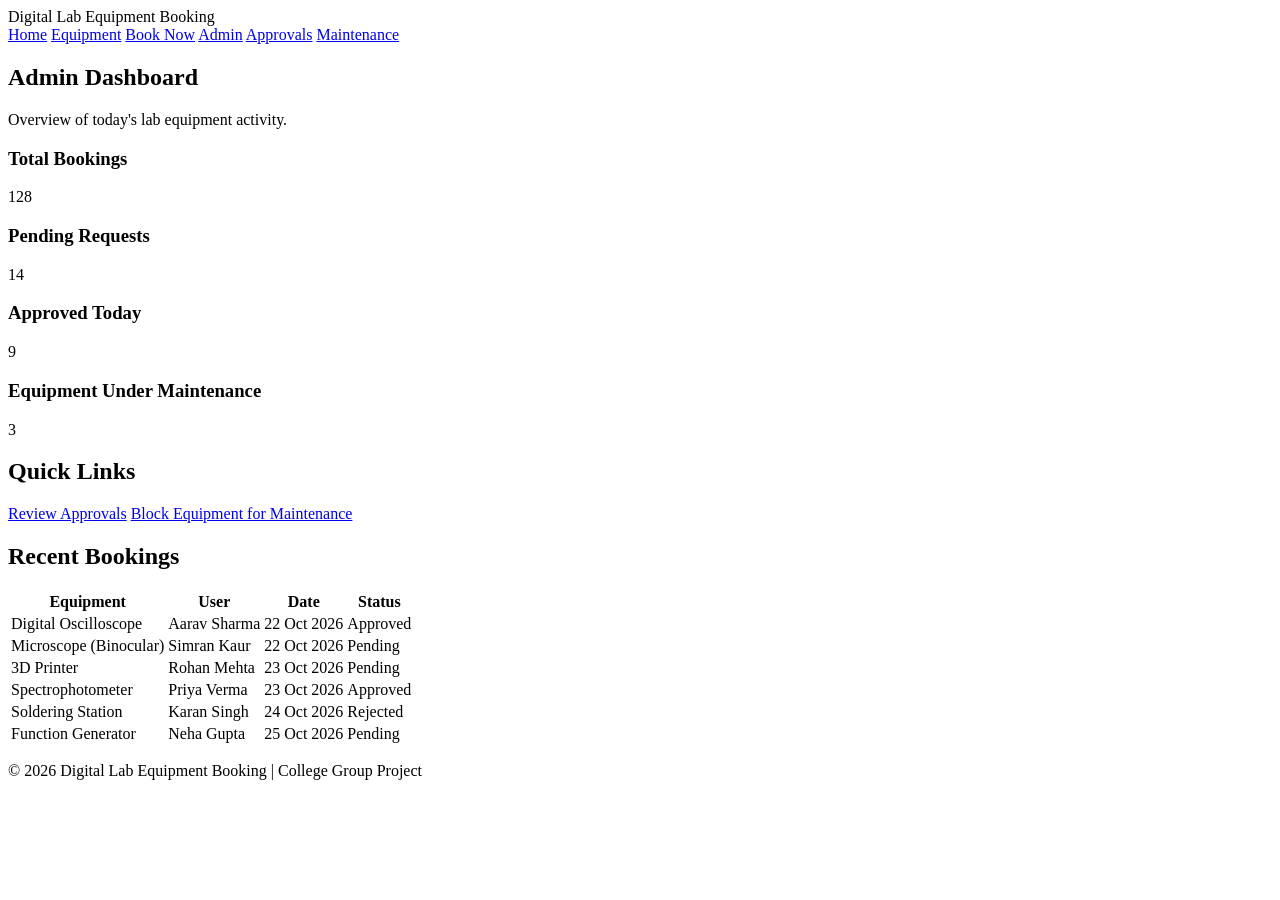
==== admin.html @ 92775dcf "Add project file" ====
<!DOCTYPE html>
<html lang="en">
<head>
  <meta charset="UTF-8">
  <meta name="viewport" content="width=device-width, initial-scale=1.0">
  <title>Admin Dashboard | Digital Lab Equipment Booking</title>
  <link rel="stylesheet" href="css/style.css">
</head>
<body>

  <header>
    <div class="logo">Digital Lab Equipment Booking</div>
    <nav>
      <a href="index.html">Home</a>
      <a href="equipment.html">Equipment</a>
      <a href="booking.html">Book Now</a>
      <a href="admin.html" class="active">Admin</a>
      <a href="approvals.html">Approvals</a>
      <a href="maintenance.html">Maintenance</a>
    </nav>
  </header>

  <main>
    <section>
      <h1>Admin Dashboard</h1>
      <p>Overview of today's lab equipment activity.</p>
    </section>

    <section>
      <div class="card-grid">
        <div class="card stat-card total">
          <h3>Total Bookings</h3>
          <p class="stat-number">128</p>
        </div>
        <div class="card stat-card pending">
          <h3>Pending Requests</h3>
          <p class="stat-number">14</p>
        </div>
        <div class="card stat-card ok">
          <h3>Approved Today</h3>
          <p class="stat-number">9</p>
        </div>
        <div class="card stat-card maint">
          <h3>Equipment Under Maintenance</h3>
          <p class="stat-number">3</p>
        </div>
      </div>
    </section>

    <section>
      <h2>Quick Links</h2>
      <div class="quick-links">
        <a href="approvals.html" class="btn">Review Approvals</a>
        <a href="maintenance.html" class="btn">Block Equipment for Maintenance</a>
      </div>
    </section>

    <section>
      <h2>Recent Bookings</h2>
      <div class="table-wrap">
        <table>
          <thead>
            <tr>
              <th>Equipment</th>
              <th>User</th>
              <th>Date</th>
              <th>Status</th>
            </tr>
          </thead>
          <tbody>
            <tr>
              <td>Digital Oscilloscope</td>
              <td>Aarav Sharma</td>
              <td>22 Oct 2026</td>
              <td><span class="badge badge-approved">Approved</span></td>
            </tr>
            <tr>
              <td>Microscope (Binocular)</td>
              <td>Simran Kaur</td>
              <td>22 Oct 2026</td>
              <td><span class="badge badge-pending">Pending</span></td>
            </tr>
            <tr>
              <td>3D Printer</td>
              <td>Rohan Mehta</td>
              <td>23 Oct 2026</td>
              <td><span class="badge badge-pending">Pending</span></td>
            </tr>
            <tr>
              <td>Spectrophotometer</td>
              <td>Priya Verma</td>
              <td>23 Oct 2026</td>
              <td><span class="badge badge-approved">Approved</span></td>
            </tr>
            <tr>
              <td>Soldering Station</td>
              <td>Karan Singh</td>
              <td>24 Oct 2026</td>
              <td><span class="badge badge-rejected">Rejected</span></td>
            </tr>
            <tr>
              <td>Function Generator</td>
              <td>Neha Gupta</td>
              <td>25 Oct 2026</td>
              <td><span class="badge badge-pending">Pending</span></td>
            </tr>
          </tbody>
        </table>
      </div>
    </section>
  </main>

  <footer>
    <p>&copy; 2026 Digital Lab Equipment Booking | College Group Project</p>
  </footer>

</body>
</html>
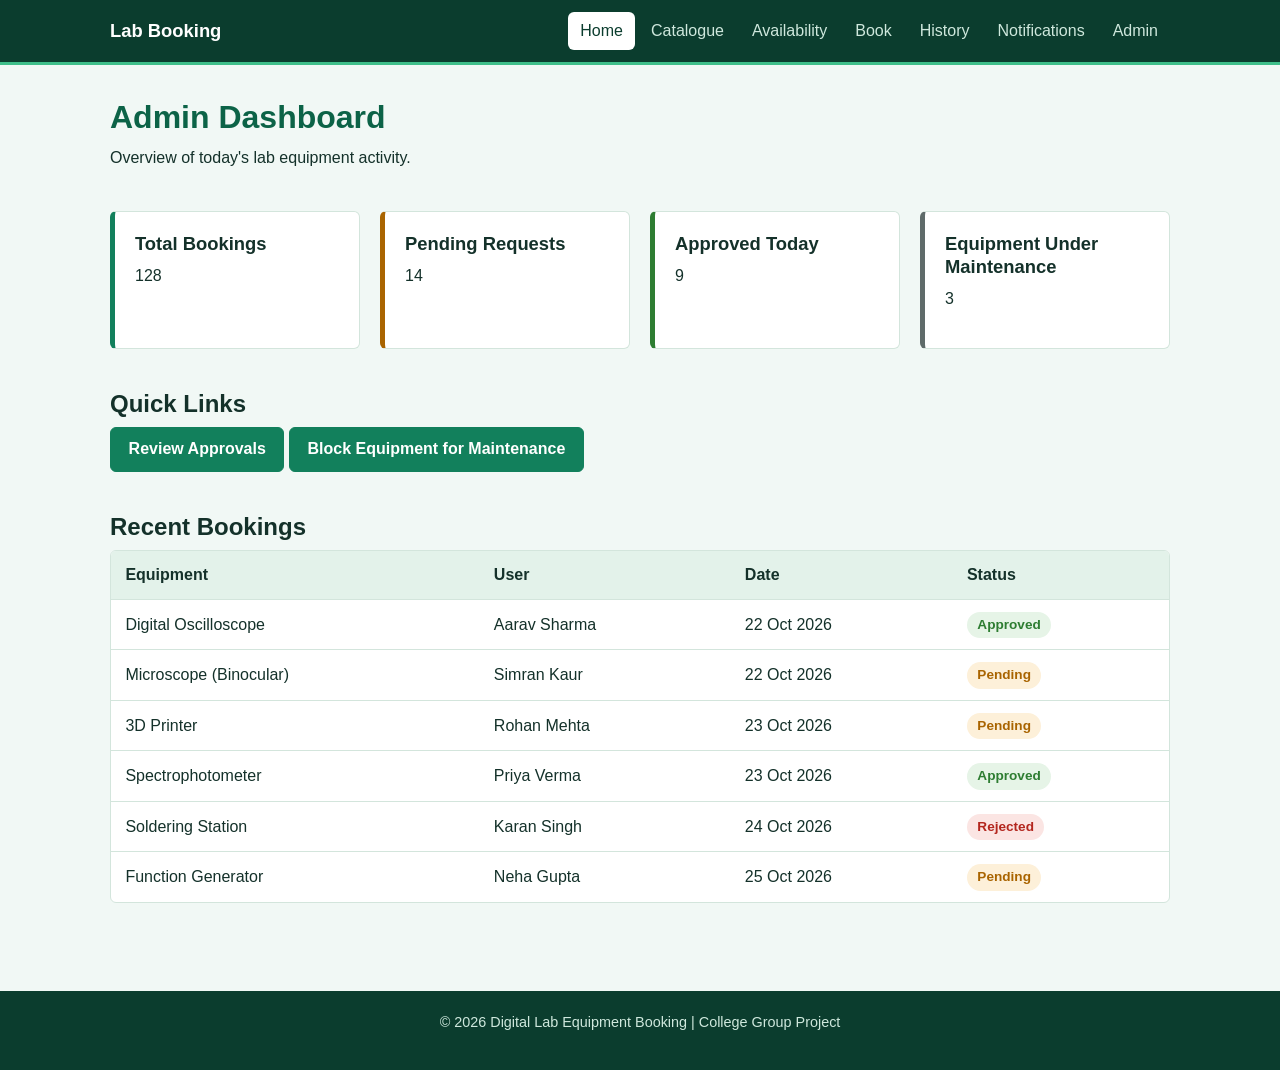
==== commit 7e2045ff: "Add files via upload" ====
--- a/admin.html
+++ b/admin.html
@@ -9,16 +9,23 @@
 <body>
 
   <header>
-    <div class="logo">Digital Lab Equipment Booking</div>
     <nav>
-      <a href="index.html">Home</a>
-      <a href="equipment.html">Equipment</a>
-      <a href="booking.html">Book Now</a>
-      <a href="admin.html" class="active">Admin</a>
-      <a href="approvals.html">Approvals</a>
-      <a href="maintenance.html">Maintenance</a>
+      <a href="index.html" class="logo">
+ 
+  <span>Lab Booking</span>
+</a>
+      <ul class="nav-links">
+        <li><a href="index.html" class="active">Home</a></li>
+        <li><a href="catalogue.html">Catalogue</a></li>
+        <li><a href="availability.html">Availability</a></li>
+        <li><a href="booking.html">Book</a></li>
+        <li><a href="history.html">History</a></li>
+        <li><a href="notifications.html">Notifications</a></li>
+        <li><a href="admin.html">Admin</a></li>
+      </ul>
     </nav>
   </header>
+
 
   <main>
     <section>
--- a/css/style.css
+++ b/css/style.css
@@ -0,0 +1,507 @@
+/* style.css - common stylesheet for all pages of the Lab Equipment Booking project.
+   Every html file links this file in the head, so all pages look the same.
+   Add your own page-specific rules at the bottom of the file. */
+
+
+/* ---------- Variables ----------
+   Colours and values are stored here once and used everywhere with var().
+   To change the theme, only change these. */
+:root {
+  --text-color: #14312a;
+  --dark-green: #0b3d2e;       /* navbar and footer */
+  --green: #12805c;            /* buttons and links */
+  --green-dark: #0c6347;       /* hover colour */
+  --light-green: #e3f2ea;      /* table header, hover backgrounds */
+  --bg: #f1f8f5;               /* page background */
+  --white: #ffffff;
+  --border-color: #d3e5dc;
+  --grey-text: #587267;
+
+  /* status colours: one strong colour and one light background each */
+  --ok: #2e7d32;
+  --ok-bg: #e6f4e7;
+  --warn: #a96400;
+  --warn-bg: #fdf0d9;
+  --bad: #b3261e;
+  --bad-bg: #fbe5e3;
+  --info: #1f6f8b;
+  --info-bg: #e0f0f5;
+  --off: #5f6b6a;
+  --off-bg: #e6ebe9;
+
+  --radius: 6px;               /* rounded corners */
+  --font: "Segoe UI", Roboto, Arial, sans-serif;
+}
+
+
+/* ---------- Reset and base ----------
+   Removes the default browser spacing so every page starts the same. */
+* {
+  box-sizing: border-box;      /* width includes padding and border */
+  margin: 0;
+  padding: 0;
+}
+
+body {
+  font-family: var(--font);
+  font-size: 1rem;
+  line-height: 1.6;            /* space between lines */
+  color: var(--text-color);
+  background: var(--bg);
+}
+
+img {
+  max-width: 100%;             /* images never overflow their box */
+  display: block;
+}
+
+a {
+  color: var(--green);
+}
+
+a:hover {
+  color: var(--green-dark);
+}
+
+h1, h2, h3 {
+  line-height: 1.25;
+  margin-bottom: 0.5rem;
+}
+
+h1 { font-size: 2rem; color: var(--green-dark); }
+h2 { font-size: 1.5rem; }
+h3 { font-size: 1.15rem; }
+
+p {
+  margin-bottom: 1rem;
+}
+
+/* outline shown when a link/field is selected using the Tab key */
+a:focus-visible,
+button:focus-visible,
+input:focus-visible,
+select:focus-visible,
+textarea:focus-visible,
+summary:focus-visible {
+  outline: 3px solid var(--green);
+  outline-offset: 2px;
+}
+
+
+/* ---------- Page layout ---------- */
+main {
+  max-width: 1100px;           /* content stays in the middle on big screens */
+  margin: 0 auto;
+  padding: 2rem 1.25rem 3rem;
+}
+
+.page-title {
+  margin-bottom: 1.5rem;
+}
+
+.page-title p {
+  color: var(--grey-text);
+  margin-bottom: 0;
+}
+
+section {
+  margin-bottom: 2.5rem;
+}
+
+
+/* ---------- Navbar (Flexbox) ----------
+   Structure: header > nav > (logo link + ul.nav-links)
+   Flexbox places the logo on the left and the menu on the right. */
+header {
+  background: var(--dark-green);
+  color: var(--white);
+  border-bottom: 3px solid #3fbf8a;
+}
+
+nav {
+  max-width: 1100px;
+  margin: 0 auto;
+  padding: 0.75rem 1.25rem;
+  display: flex;
+  flex-wrap: wrap;             /* items go to the next line if there is no space */
+  align-items: center;
+  justify-content: space-between;
+  gap: 0.75rem;
+}
+
+.logo {
+  font-size: 1.15rem;
+  font-weight: 700;
+  color: var(--white);
+  text-decoration: none;
+}
+
+.nav-links {
+  list-style: none;            /* removes bullet points */
+  display: flex;               /* menu items in one row */
+  flex-wrap: wrap;
+  gap: 0.25rem;
+}
+
+.nav-links a {
+  display: block;
+  padding: 0.4rem 0.75rem;
+  color: #cfe8dd;
+  text-decoration: none;
+  border-radius: var(--radius);
+}
+
+.nav-links a:hover {
+  background: rgba(255, 255, 255, 0.12);
+  color: var(--white);
+}
+
+/* add class="active" to the link of the page you are on */
+.nav-links a.active {
+  background: var(--white);
+  color: var(--dark-green);
+}
+
+
+/* ---------- Buttons ----------
+   Use class="btn" on a link or button.
+   Variants: btn-outline, btn-approve, btn-reject, disabled */
+.btn {
+  display: inline-block;
+  padding: 0.55rem 1.1rem;
+  font: inherit;
+  font-weight: 600;
+  color: var(--white);
+  background: var(--green);
+  border: 1px solid var(--green);
+  border-radius: var(--radius);
+  text-decoration: none;
+  cursor: pointer;
+}
+
+.btn:hover {
+  background: var(--green-dark);
+  color: var(--white);
+}
+
+.btn-outline {
+  background: transparent;
+  color: var(--green);
+}
+
+.btn-outline:hover {
+  background: var(--light-green);
+  color: var(--green-dark);
+}
+
+.btn-approve { background: var(--ok); border-color: var(--ok); }
+.btn-approve:hover { background: #1f5f24; }
+
+.btn-reject { background: var(--bad); border-color: var(--bad); }
+.btn-reject:hover { background: #8f1e18; }
+
+/* for equipment that cannot be booked */
+.btn[disabled],
+.btn.disabled {
+  background: var(--off-bg);
+  border-color: var(--border-color);
+  color: var(--grey-text);
+  cursor: not-allowed;
+}
+
+
+/* ---------- Cards and grid (CSS Grid) ----------
+   .card-grid is the parent, .card is each box inside it.
+   Used for the equipment catalogue and the admin dashboard. */
+.card-grid {
+  display: grid;
+  /* each column is at least 240px wide, as many columns as fit in the row */
+  grid-template-columns: repeat(auto-fill, minmax(240px, 1fr));
+  gap: 1.25rem;
+}
+
+.card {
+  background: var(--white);
+  border: 1px solid var(--border-color);
+  border-radius: var(--radius);
+  padding: 1.25rem;
+}
+
+.card:hover {
+  border-color: var(--green);
+}
+
+.card img {
+  width: 100%;
+  height: 150px;
+  object-fit: cover;           /* crops the image instead of stretching it */
+  border-radius: var(--radius);
+  margin-bottom: 0.75rem;
+}
+
+.card .meta {
+  color: var(--grey-text);
+  font-size: 0.9rem;
+  margin-bottom: 0.75rem;
+}
+
+/* equipment under maintenance: class="card unavailable" */
+.card.unavailable {
+  background: var(--off-bg);
+}
+
+.card.unavailable img {
+  filter: grayscale(1);
+  opacity: 0.7;
+}
+
+/* admin dashboard number boxes: class="card stat-card pending" */
+.stat-card .number {
+  font-size: 2.25rem;
+  font-weight: 700;
+  line-height: 1.1;
+}
+
+.stat-card .label {
+  color: var(--grey-text);
+}
+
+.stat-card.pending { border-left: 5px solid var(--warn); }
+.stat-card.total   { border-left: 5px solid var(--green); }
+.stat-card.maint   { border-left: 5px solid var(--off); }
+.stat-card.ok      { border-left: 5px solid var(--ok); }
+
+
+/* ---------- Tables ----------
+   Put every table inside <div class="table-wrap"> so it can
+   scroll sideways on small screens. */
+.table-wrap {
+  overflow-x: auto;
+  background: var(--white);
+  border: 1px solid var(--border-color);
+  border-radius: var(--radius);
+}
+
+table {
+  width: 100%;
+  border-collapse: collapse;   /* joins the cell borders into single lines */
+}
+
+th, td {
+  padding: 0.7rem 0.9rem;
+  text-align: left;
+  border-bottom: 1px solid var(--border-color);
+  white-space: nowrap;
+}
+
+th {
+  background: var(--light-green);
+  font-weight: 600;
+}
+
+tbody tr:hover {
+  background: #f4faf7;
+}
+
+tbody tr:last-child td {
+  border-bottom: none;
+}
+
+
+/* ---------- Status badges ----------
+   Example: <span class="badge badge-pending">Pending</span> */
+.badge {
+  display: inline-block;
+  padding: 0.15rem 0.65rem;
+  font-size: 0.85rem;
+  font-weight: 600;
+  border-radius: 999px;        /* big radius makes a rounded pill shape */
+}
+
+.badge-pending     { background: var(--warn-bg); color: var(--warn); }
+.badge-approved    { background: var(--ok-bg);   color: var(--ok); }
+.badge-rejected    { background: var(--bad-bg);  color: var(--bad); }
+.badge-maintenance { background: var(--off-bg);  color: var(--off); }
+
+
+/* ---------- Availability table ----------
+   Used on td cells: class="slot free", "slot booked", "slot maintenance" */
+.slot {
+  text-align: center;
+  font-size: 0.9rem;
+  font-weight: 600;
+}
+
+.slot.free        { background: var(--ok-bg);  color: var(--ok); }
+.slot.booked      { background: var(--bad-bg); color: var(--bad); }
+.slot.maintenance { background: var(--off-bg); color: var(--off); }
+
+/* colour guide shown above the table */
+.legend {
+  display: flex;
+  flex-wrap: wrap;
+  gap: 1rem;
+  margin-bottom: 1rem;
+  font-size: 0.9rem;
+}
+
+
+/* ---------- Forms ----------
+   Structure: form.form-box > div.form-group > label + input */
+.form-box {
+  max-width: 560px;
+  background: var(--white);
+  border: 1px solid var(--border-color);
+  border-radius: var(--radius);
+  padding: 1.5rem;
+}
+
+.form-group {
+  margin-bottom: 1.1rem;
+}
+
+label {
+  display: block;
+  font-weight: 600;
+  margin-bottom: 0.3rem;
+}
+
+input,
+select,
+textarea {
+  width: 100%;
+  padding: 0.6rem 0.75rem;
+  font: inherit;
+  color: var(--text-color);
+  background: var(--white);
+  border: 1px solid #9db8ab;
+  border-radius: var(--radius);
+}
+
+input:focus,
+select:focus,
+textarea:focus {
+  border-color: var(--green);
+}
+
+/* red or green border depending on whether the typed value is valid.
+   :not(:placeholder-shown) means it only works after the user types. */
+input:invalid:not(:placeholder-shown) {
+  border-color: var(--bad);
+}
+
+input:valid:not(:placeholder-shown) {
+  border-color: var(--ok);
+}
+
+textarea {
+  min-height: 100px;
+  resize: vertical;
+}
+
+/* two fields side by side, for example start time and end time */
+.form-row {
+  display: grid;
+  grid-template-columns: 1fr 1fr;
+  gap: 1rem;
+}
+
+
+/* ---------- Alerts and notifications ----------
+   Example: <div class="alert alert-success">Booking approved</div> */
+.alert {
+  padding: 0.85rem 1rem;
+  margin-bottom: 0.75rem;
+  border-left: 5px solid;
+  border-radius: var(--radius);
+}
+
+.alert-success { background: var(--ok-bg);   border-color: var(--ok);   color: #14583a; }
+.alert-warning { background: var(--warn-bg); border-color: var(--warn); color: #7a4800; }
+.alert-danger  { background: var(--bad-bg);  border-color: var(--bad);  color: #86190f; }
+.alert-info    { background: var(--info-bg); border-color: var(--info); color: #145268; }
+
+.alert .time {
+  display: block;
+  font-size: 0.85rem;
+  opacity: 0.8;
+}
+
+
+/* ---------- Details / summary ----------
+   Box that opens and closes on click, no JavaScript needed. */
+details {
+  background: var(--white);
+  border: 1px solid var(--border-color);
+  border-radius: var(--radius);
+  padding: 0.75rem 1rem;
+  margin-bottom: 0.75rem;
+}
+
+summary {
+  cursor: pointer;
+  font-weight: 600;
+}
+
+details[open] summary {
+  margin-bottom: 0.5rem;
+}
+
+
+/* ---------- Footer ---------- */
+footer {
+  background: var(--dark-green);
+  color: #cfe8dd;
+  text-align: center;
+  padding: 1.25rem;
+  font-size: 0.9rem;
+}
+
+
+/* ---------- Responsive (media query) ----------
+   These rules apply only on screens 700px wide or smaller (phones). */
+@media (max-width: 700px) {
+  h1 { font-size: 1.6rem; }
+
+  nav {
+    flex-direction: column;    /* logo and menu one below the other */
+    align-items: flex-start;
+  }
+
+  .form-row {
+    grid-template-columns: 1fr;  /* two columns become one */
+  }
+
+  main {
+    padding: 1.25rem 1rem 2rem;
+  }
+}
+
+/* ===== Add this to the bottom of css/style.css ===== */
+
+
+
+/* Hero: text on the left, image on the right */
+.hero {
+  display: grid;
+  grid-template-columns: 1.2fr 1fr;
+  gap: 32px;
+  align-items: center;
+}
+.hero-img {
+  width: 100%;
+  height: 340px;
+  object-fit: cover;
+  border-radius: 12px;
+  box-shadow: 0 6px 20px rgba(0, 0, 0, 0.15);
+}
+
+
+
+/* Phones: stack hero text and image, make the image smaller */
+@media (max-width: 800px) {
+  .hero { grid-template-columns: 1fr; }
+  .hero-img { height: 240px; }
+}
+/* ---------- Extra styles ----------
+   Add page-specific rules below and write the page name in a comment. */
